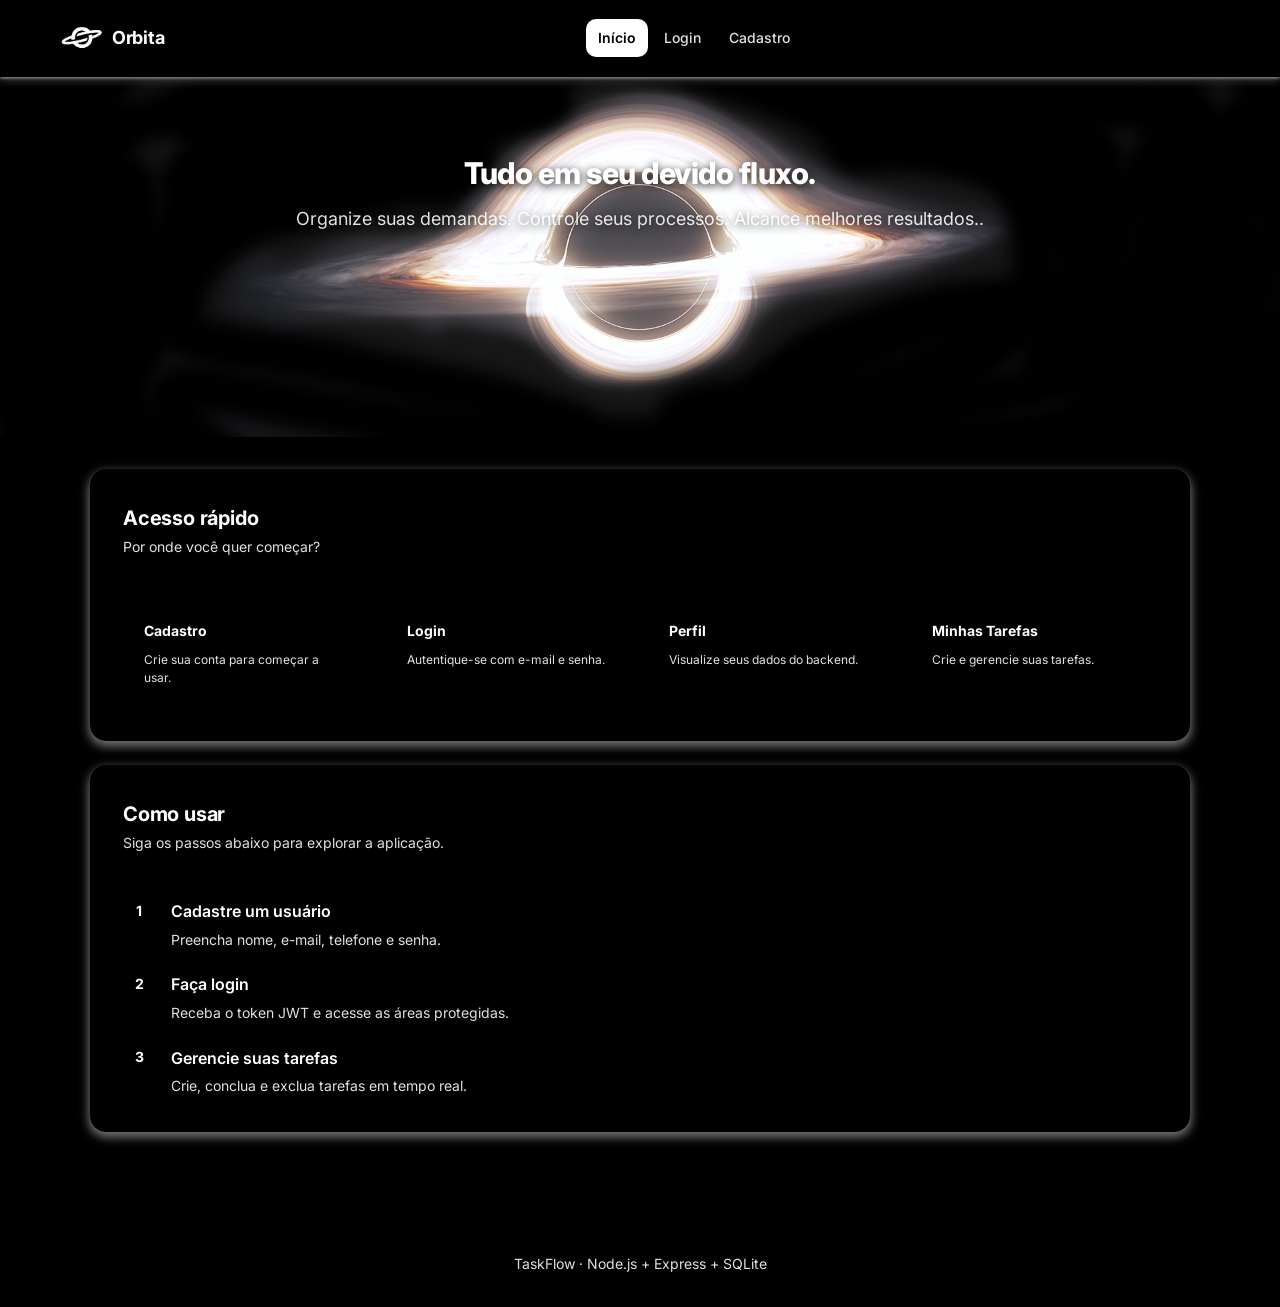
==== index.html @ e1ed0640 "Refactor code structure for improved readability and maintainability" ====
<!DOCTYPE html>
<html lang="pt-br">
<head>
    <meta charset="UTF-8">
    <meta name="viewport" content="width=device-width, initial-scale=1.0">
    <title>TaskFlow</title>

    <!-- ── ESTILOS ── -->
    <link rel="preconnect" href="https://fonts.googleapis.com">
    <link rel="preconnect" href="https://fonts.gstatic.com" crossorigin>
    <link href="https://fonts.googleapis.com/css2?family=Inter:wght@400;500;600;700;800&display=swap" rel="stylesheet">
    <link rel="stylesheet" href="css/index.css">
</head>
<header>
    <!-- ── NAVBAR ── -->
    <nav class="topbar">
        <div class="topbar-inner">
            <div class="topbar-branding">
                <img class="topbar-logo" src="img/logoPNG.png" alt="logo da órbita">
                <a class="topbar-brand" href="index.html">
                    <span class="brand-name">Orbita</span>
                </a>
            </div>
            <div class="topbar-nav">
                <a class="nav-link active" href="index.html">Início</a>
                <a class="nav-link " href="login.html">Login</a>
                <a class="nav-link" href="cadastro.html">Cadastro</a>
            </div>
            <div class="topbar-actions">
                <button id="topbar-logout" class="secondary small is-hidden" type="button">Sair</button>
            </div>
        </div>
    </nav>
</header>

<body>

    <!-- ── HERO ── -->
    <div class="page-hero">
        <h1>Tudo em seu devido fluxo.</h1>
        <p>Organize suas demandas. Controle seus processos. Alcance melhores resultados..</p>
    </div>

    <!-- ── CONTEÚDO ── -->
    <div class="container">

        <section class="card">
            <div class="card-header">
                <div>
                    <h2>Acesso rápido</h2>
                    <p>Por onde você quer começar?</p>
                </div>
            </div>
            <div class="quick-links">
                <a class="quick-link-item" href="cadastro.html">
                    <span class="ql-title">Cadastro</span>
                    <span class="ql-desc">Crie sua conta para começar a usar.</span>
                </a>
                <a class="quick-link-item" href="login.html">
                    <span class="ql-title">Login</span>
                    <span class="ql-desc">Autentique-se com e-mail e senha.</span>
                </a>
                <a class="quick-link-item" href="perfil.html">
                    <span class="ql-title">Perfil</span>
                    <span class="ql-desc">Visualize seus dados do backend.</span>
                </a>
                <a class="quick-link-item" href="tarefas.html">
                    <span class="ql-title">Minhas Tarefas</span>
                    <span class="ql-desc">Crie e gerencie suas tarefas.</span>
                </a>
            </div>
        </section>

        <section class="card">
            <div class="card-header">
                <div>
                    <h2>Como usar</h2>
                    <p>Siga os passos abaixo para explorar a aplicação.</p>
                </div>
            </div>
            <div class="steps">
                <div class="step">
                    <div class="step-number">1</div>
                    <div class="step-content">
                        <strong>Cadastre um usuário</strong>
                        <span>Preencha nome, e-mail, telefone e senha.</span>
                    </div>
                </div>
                <div class="step">
                    <div class="step-number">2</div>
                    <div class="step-content">
                        <strong>Faça login</strong>
                        <span>Receba o token JWT e acesse as áreas protegidas.</span>
                    </div>
                </div>
                <div class="step">
                    <div class="step-number">3</div>
                    <div class="step-content">
                        <strong>Gerencie suas tarefas</strong>
                        <span>Crie, conclua e exclua tarefas em tempo real.</span>
                    </div>
                </div>
            </div>
        </section>

    </div>

    <footer>TaskFlow · Node.js + Express + SQLite</footer>

    <!-- ── SCRIPTS ── -->
    <script src="js/api.js"></script>
</body>
</html>
---- css/index.css ----
/* ============================================================
   VARIÁVEIS DE DESIGN (tokens)
   ============================================================ */
:root {
    /* Cores primárias (cinza, azul, verde) */
    --color-primary:        #000000;
    --color-primary-dark:   #000000;
    --color-primary-light:  #ffffff;

    /* Cores de superfície */
    --color-bg:             #000000;
    --color-surface:        #000000;
    --color-surface-alt:    #000000;
    --color-border:         #000000;

    /* Cores de texto */
    --color-text:           rgb(255, 255, 255);
    --color-text-muted:     #ffffffe1;

    /* Feedback */
    --color-success:        #15803d;
    --color-success-bg:     #dcfce7;
    --color-error:          #dc2626;
    --color-error-bg:       #fee2e2;
    --color-warning:        #d97706;
    --color-warning-bg:     #fef3c7;

    /* Ações destrutivas / neutras */
    --color-danger:         #ef4444;
    --color-danger-dark:    #dc2626;
    --color-neutral:        #94a3b8;
    --color-neutral-dark:   #64748b;

    /* Espaçamento base */
    --space-1: 4px;
    --space-2: 8px;
    --space-3: 12px;
    --space-4: 16px;
    --space-5: 20px;
    --space-6: 24px;
    --space-8: 32px;
    --space-10: 40px;
    --space-12: 48px;

    /* Tipografia */
    --font-sans: 'Inter', system-ui, -apple-system, sans-serif;
    --font-size-xs:   0.75rem;
    --font-size-sm:   0.875rem;
    --font-size-base: 1rem;
    --font-size-lg:   1.125rem;
    --font-size-xl:   1.25rem;
    --font-size-2xl:  1.5rem;
    --font-size-3xl:  1.875rem;

    /* Sombras */
    --shadow-sm:  0 1px 3px rgb(155, 155, 155), 0 4px 8px rgb(50, 50, 50);
    --shadow-md:  0 4px 12px rgb(117, 117, 117), 0 4px 8px rgb(50, 50, 50);
    --shadow-lg:  0 10px 30px rgb(117, 117, 117), 0 4px 8px rgba(50, 50, 50);

    /* Bordas */
    --radius-sm:  6px;
    --radius-md:  10px;
    --radius-lg:  16px;
    --radius-xl:  24px;
    --radius-full: 9999px;

    /* Transições */
    --transition: 0.18s ease;
}

/* ============================================================
   RESET & BASE
   ============================================================ */
*, *::before, *::after {
    box-sizing: border-box;
    margin: 0;
    padding: 0;
}

html { scroll-behavior: smooth; }

body {
    font-family: var(--font-sans);
    font-size: var(--font-size-base);
    background: var(--color-bg);
    color: var(--color-text);
    min-height: 100vh;
    line-height: 1.6;
    -webkit-font-smoothing: antialiased;
}

/* ============================================================
   TOPBAR / NAVBAR
   ============================================================ */
.topbar {
    background: var(--color-surface);
    border-bottom: 1px solid var(--color-border);
    box-shadow: var(--shadow-sm);
    position: sticky;
    top: 0;
    z-index: 100;
}

.topbar-inner {
    width: min(1200px, 96%);
    margin: 0 auto;
    display: flex;
    align-items: center;
    justify-content: space-between;
    padding: var(--space-3) var(--space-4);
    gap: var(--space-2);
}

.topbar-branding {
    display: flex;
    align-items: center;
    gap: var(--space-1);
    flex-shrink: 0;
}

.topbar-brand {
    display: flex;
    align-items: center;
    text-decoration: none;
    color: var(--color-text);
}

.topbar-logo {
    width: 52px;
    height: 52px;
    object-fit: contain;
    flex-shrink: 0;
    display: block;
}

.topbar-brand .brand-icon {
    width: 36px;
    height: 36px;
    background: var(--color-primary);
    border-radius: var(--radius-md);
    display: flex;
    align-items: center;
    justify-content: center;
    color: white;
    font-size: 18px;
    flex-shrink: 0;
}

.topbar-brand .brand-name {
    font-size: var(--font-size-lg);
    font-weight: 700;
    color: var(--color-text);
    letter-spacing: -0.3px;
}

.topbar-brand .brand-name span {
    color: var(--color-primary);
}

.brand-icon img {
    width: 20px;
    height: 20px;
    object-fit: contain;
}

.topbar-nav {
    display: flex;
    align-items: center;
    gap: var(--space-1);
    flex-wrap: wrap;
}

.topbar-actions {
    display: flex;
    align-items: center;
    gap: var(--space-2);
}

.nav-link {
    display: inline-flex;
    align-items: center;
    gap: var(--space-1);
    padding: var(--space-2) var(--space-3);
    border-radius: var(--radius-md);
    text-decoration: none;
    font-size: var(--font-size-sm);
    font-weight: 500;
    color: var(--color-text-muted);
    transition: color var(--transition), background var(--transition);
}

.nav-link:hover {
    color: var(--color-primary);
    background: var(--color-primary-light);
}

.nav-link.active {
    color: var(--color-primary);
    background: var(--color-primary-light);
    font-weight: 600;
}

/* ============================================================
   PAGE HERO (substitui o <header> antigo)
   ============================================================ */
.page-hero {
    background: transparent url("../img/buracoNegroBaner.jpg") center/cover no-repeat;
    color: white;
    min-height: 360px;
    padding: calc(var(--space-12) * 1.5) var(--space-4);
    text-align: center;
}

.page-hero h1 {
    font-size: var(--font-size-3xl);
    font-weight: 800;
    letter-spacing: -0.5px;
    margin-bottom: var(--space-2);
    text-shadow: 0 2px 8px rgba(0, 0, 0, 0.85);
}

.page-hero p {
    font-size: var(--font-size-lg);
    opacity: 0.88;
    text-shadow: 0 2px 8px rgba(0, 0, 0, 0.75);
}

/* ============================================================
   LAYOUT
   ============================================================ */
.container {
    width: min(1100px, 96%);
    margin: 0 auto;
    padding: var(--space-8) 0 var(--space-12);
}

/* página centrada (login / cadastro) */
.container.center {
    max-width: 480px;
}

/* ============================================================
   CARD
   ============================================================ */
.card {
    background: var(--color-surface);
    border: 1px solid var(--color-border);
    border-radius: var(--radius-lg);
    padding: var(--space-8);
    margin-bottom: var(--space-6);
    box-shadow: var(--shadow-md);
}

.card-header {
    display: flex;
    align-items: center;
    gap: var(--space-3);
    margin-bottom: var(--space-6);
    padding-bottom: var(--space-4);
    border-bottom: 1px solid var(--color-border);
}

.card-header .card-icon {
    width: 40px;
    height: 40px;
    background: var(--color-primary-light);
    border-radius: var(--radius-md);
    display: flex;
    align-items: center;
    justify-content: center;
    font-size: 20px;
    flex-shrink: 0;
}

.card-icon img {
    width: 20px;
    height: 20px;
    object-fit: contain;
}

.card-header h2 {
    font-size: var(--font-size-xl);
    font-weight: 700;
    color: var(--color-text);
    letter-spacing: -0.2px;
}

.card-header p {
    font-size: var(--font-size-sm);
    color: var(--color-text-muted);
    margin-top: 2px;
}

/* card de instrução sutil */
.card.info-card {
    background: var(--color-primary-light);
    border-color: #c7d2fe;
    box-shadow: none;
    padding: var(--space-5) var(--space-6);
}

.card.info-card p {
    color: #3730a3;
    font-size: var(--font-size-sm);
    line-height: 1.6;
}

/* ============================================================
   FORMULÁRIOS
   ============================================================ */
.form-field {
    margin-bottom: var(--space-5);
}

.form-field label {
    display: block;
    margin-bottom: var(--space-2);
    font-size: var(--font-size-sm);
    font-weight: 600;
    color: var(--color-text);
}

.form-field input {
    width: 100%;
    padding: 10px var(--space-4);
    border: 1.5px solid var(--color-border);
    border-radius: var(--radius-md);
    background: var(--color-surface-alt);
    font-size: var(--font-size-base);
    color: var(--color-text);
    transition: border-color var(--transition), box-shadow var(--transition);
    outline: none;
}

.form-field input:focus {
    border-color: var(--color-primary);
    box-shadow: 0 0 0 3px rgba(99, 102, 241, 0.15);
    background: white;
}

.form-field input::placeholder {
    color: var(--color-neutral);
}

/* ============================================================
   CLASSES SIMPLES DE APOIO (LEGIBILIDADE)
   ============================================================ */
.app-page {
    padding-top: var(--space-8);
    padding-bottom: var(--space-12);
}

.app-card {
    margin-bottom: var(--space-6);
    box-shadow: var(--shadow-md);
}

.app-profile-head {
    display: flex;
    flex-direction: column;
    align-items: center;
    gap: var(--space-6);
}

.app-overline {
    text-transform: uppercase;
    color: var(--color-primary);
    font-size: var(--font-size-xs);
    font-weight: 700;
    margin-bottom: var(--space-2);
}

.app-title {
    font-size: var(--font-size-2xl);
    margin-bottom: var(--space-2);
}

.app-subtitle {
    font-size: var(--font-size-xl);
    margin-bottom: 2px;
}

.app-muted {
    color: var(--color-text-muted);
    margin-bottom: 0;
}

.app-actions {
    display: flex;
    flex-wrap: wrap;
    gap: var(--space-2);
    margin-top: var(--space-4);
}

.app-header {
    padding-bottom: var(--space-3);
    margin-bottom: var(--space-2);
}

/* ============================================================
   BOTÕES
   ============================================================ */
button,
button[type="submit"],
a.button {
    display: inline-flex;
    align-items: center;
    justify-content: center;
    gap: var(--space-2);
    padding: 10px var(--space-5);
    border: none;
    border-radius: var(--radius-md);
    font-family: var(--font-sans);
    font-size: var(--font-size-sm);
    font-weight: 600;
    cursor: pointer;
    text-decoration: none;
    transition: background var(--transition), transform var(--transition), box-shadow var(--transition);
    line-height: 1;
    white-space: nowrap;

    /* padrão: primário */
    background: var(--color-primary);
    color: white;
}

button:hover,
button[type="submit"]:hover,
a.button:hover {
    background: var(--color-primary-dark);
    box-shadow: 0 4px 12px rgba(99,102,241,0.3);
    transform: translateY(-1px);
}

button:active,
button[type="submit"]:active,
a.button:active {
    transform: translateY(0);
}

button.full-width {
    width: 100%;
    padding: 12px var(--space-5);
    font-size: var(--font-size-base);
}

button.secondary,
a.button.secondary {
    background: transparent;
    color: var(--color-text-muted);
    border: 1.5px solid var(--color-border);
    box-shadow: none;
}

button.secondary:hover,
a.button.secondary:hover {
    background: var(--color-surface-alt);
    color: var(--color-text);
    border-color: var(--color-neutral);
    box-shadow: none;
}

button.danger {
    background: var(--color-danger);
    color: white;
}

button.danger:hover {
    background: var(--color-danger-dark);
    box-shadow: 0 4px 12px rgba(239,68,68,0.3);
}

button.small {
    padding: 6px 10px;
    font-size: var(--font-size-xs);
    border-radius: var(--radius-sm);
}

/* ============================================================
   HERO DA PÁGINA INICIAL — grid de acesso rápido
   ============================================================ */
.quick-links {
    display: grid;
    grid-template-columns: repeat(auto-fit, minmax(200px, 1fr));
    gap: var(--space-4);
    margin-top: var(--space-2);
}

.quick-link-item {
    display: flex;
    flex-direction: column;
    align-items: flex-start;
    gap: var(--space-2);
    padding: var(--space-5);
    border-radius: var(--radius-lg);
    background: var(--color-surface-alt);
    border: 1.5px solid var(--color-border);
    text-decoration: none;
    color: var(--color-text);
    transition: border-color var(--transition), box-shadow var(--transition), transform var(--transition);
}

.quick-link-item:hover {
    border-color: var(--color-primary);
    box-shadow: var(--shadow-md);
    transform: translateY(-2px);
}

.quick-link-item .ql-icon {
    display: inline-flex;
    align-items: center;
    justify-content: center;
}

.quick-link-item .ql-icon img {
    width: 24px;
    height: 24px;
    object-fit: contain;
}

.quick-link-item .ql-title {
    font-size: var(--font-size-sm);
    font-weight: 700;
}

.quick-link-item .ql-desc {
    font-size: var(--font-size-xs);
    color: var(--color-text-muted);
    line-height: 1.5;
}

/* passos de uso */
.steps {
    display: flex;
    flex-direction: column;
    gap: var(--space-4);
}

.step {
    display: flex;
    align-items: flex-start;
    gap: var(--space-4);
}

.step-number {
    width: 32px;
    height: 32px;
    background: var(--color-primary);
    color: white;
    border-radius: var(--radius-full);
    display: flex;
    align-items: center;
    justify-content: center;
    font-weight: 700;
    font-size: var(--font-size-sm);
    flex-shrink: 0;
}

.step-content {
    padding-top: 4px;
}

.step-content strong {
    display: block;
    font-weight: 600;
    margin-bottom: 2px;
}

.step-content span {
    font-size: var(--font-size-sm);
    color: var(--color-text-muted);
}

/* ============================================================
   PERFIL — info
   ============================================================ */
.perfil-grid {
    display: grid;
    grid-template-columns: repeat(auto-fit, minmax(200px, 1fr));
    gap: var(--space-4);
    margin-bottom: var(--space-5);
}

.perfil-item {
    background: var(--color-surface-alt);
    border: 1px solid var(--color-border);
    border-radius: var(--radius-md);
    padding: var(--space-4);
}

.perfil-item .pi-label {
    font-size: var(--font-size-xs);
    font-weight: 600;
    color: var(--color-text-muted);
    text-transform: uppercase;
    letter-spacing: 0.5px;
    margin-bottom: 4px;
}

.perfil-item .pi-value {
    font-size: var(--font-size-base);
    font-weight: 600;
    color: var(--color-text);
}

/* ============================================================
   TAREFAS — cards em grid
   ============================================================ */
.tarefas-grid {
    display: grid;
    grid-template-columns: repeat(auto-fill, minmax(280px, 1fr));
    gap: var(--space-4);
    margin-top: var(--space-4);
}

.tarefa-card {
    background: var(--color-surface);
    border: 1.5px solid var(--color-border);
    border-radius: var(--radius-lg);
    padding: var(--space-5);
    display: flex;
    flex-direction: column;
    gap: var(--space-3);
    transition: border-color var(--transition), box-shadow var(--transition);
}

.tarefa-card:hover {
    border-color: var(--color-primary);
    box-shadow: var(--shadow-md);
}

.tarefa-card.done {
    background: #f0fdf4;
    border-color: #bbf7d0;
}

.tarefa-card-title {
    font-size: var(--font-size-base);
    font-weight: 600;
    color: var(--color-text);
    word-break: break-word;
}

.tarefa-card-desc {
    font-size: var(--font-size-sm);
    color: var(--color-text-muted);
    margin-top: 2px;
    word-break: break-word;
}

.tarefa-card.done .tarefa-card-title {
    text-decoration: line-through;
    color: var(--color-text-muted);
}

.tarefa-card-actions {
    display: flex;
    gap: var(--space-2);
    margin-top: auto;
    flex-wrap: wrap;
}

/* Badge de status nos cards */
.badge {
    display: inline-flex;
    align-items: center;
    gap: 5px;
    padding: 3px 10px;
    border-radius: var(--radius-full);
    font-size: var(--font-size-xs);
    font-weight: 700;
}

.badge.done {
    background: #dcfce7;
    color: #166534;
}

.badge.pending {
    background: #fef3c7;
    color: #92400e;
}

/* ============================================================
   TABELA (alternativa) — mantida para compatibilidade
   ============================================================ */
.table-wrapper {
    overflow-x: auto;
    border-radius: var(--radius-md);
    border: 1px solid var(--color-border);
    margin-top: var(--space-4);
}

.table-actions {
    display: flex;
    gap: var(--space-2);
    flex-wrap: wrap;
}

table {
    width: 100%;
    border-collapse: collapse;
}

table th,
table td {
    padding: 12px var(--space-4);
    text-align: left;
    font-size: var(--font-size-sm);
    border-bottom: 1px solid var(--color-border);
}

table th {
    background: var(--color-surface-alt);
    font-weight: 600;
    color: var(--color-text-muted);
    text-transform: uppercase;
    font-size: var(--font-size-xs);
    letter-spacing: 0.5px;
}

table tbody tr:last-child td { border-bottom: none; }
table tbody tr:hover { background: #fafafa; }

/* Status na tabela (compatibilidade com js existente) */
.status {
    display: inline-flex;
    align-items: center;
}

.status.done  { color: var(--color-success); font-weight: 600; }
.status.pending { color: var(--color-warning); font-weight: 600; }

/* ============================================================
   ALERTAS
   ============================================================ */
.alert {
    display: flex;
    align-items: flex-start;
    gap: var(--space-3);
    padding: var(--space-4) var(--space-5);
    border-radius: var(--radius-md);
    margin: var(--space-4) 0;
    font-size: var(--font-size-sm);
    font-weight: 500;
    line-height: 1.5;
}

.alert.success {
    background: var(--color-success-bg);
    color: var(--color-success);
    border-left: 4px solid var(--color-success);
}

.alert.error {
    background: var(--color-error-bg);
    color: var(--color-error);
    border-left: 4px solid var(--color-error);
}

/* ============================================================
   LINKS AUXILIARES
   ============================================================ */
.links {
    display: flex;
    gap: var(--space-3);
    flex-wrap: wrap;
    margin-top: var(--space-5);
    align-items: center;
}

.links a {
    font-size: var(--font-size-sm);
    font-weight: 500;
    color: var(--color-primary);
    text-decoration: none;
    padding: 2px 0;
    border-bottom: 1.5px solid transparent;
    transition: border-color var(--transition);
}

.links a:hover {
    border-color: var(--color-primary);
}

/* separador nos links */
.links .sep {
    color: var(--color-neutral);
    user-select: none;
}

/* ============================================================
   FORMULÁRIO EM LINHA (adicionar tarefa)
   ============================================================ */
.form-inline {
    display: flex;
    gap: var(--space-3);
    align-items: flex-end;
}

.form-inline .form-field {
    flex: 1;
    margin-bottom: 0;
}

/* ============================================================
   VAZIO (quando não há tarefas)
   ============================================================ */
.empty-state {
    text-align: center;
    padding: var(--space-12) var(--space-4);
    color: var(--color-text-muted);
}

.empty-state .es-icon {
    display: inline-flex;
    align-items: center;
    justify-content: center;
    margin-bottom: var(--space-4);
    opacity: 0.5;
}

.empty-state .es-icon img {
    width: 48px;
    height: 48px;
    object-fit: contain;
}

.empty-state p {
    font-size: var(--font-size-base);
    font-weight: 500;
}

.view-switch {
    display: inline-flex;
    gap: var(--space-2);
    margin: var(--space-2) 0 var(--space-5);
}

.view-switch-simple {
    display: flex;
    gap: var(--space-2);
    margin-bottom: var(--space-4);
    flex-wrap: wrap;
}

.view-switch-simple button {
    border: 1px solid var(--color-border);
    background: #fff;
    color: var(--color-text);
}

.view-switch-simple button.active {
    background: var(--color-primary);
    color: #fff;
    border-color: var(--color-primary);
}

.task-form-simple {
    display: grid;
    grid-template-columns: 1fr 220px auto;
    gap: var(--space-3);
    align-items: end;
    margin-bottom: var(--space-4);
}

.task-form-simple select {
    width: 100%;
    padding: 10px var(--space-3);
    border: 1px solid var(--color-border);
    border-radius: var(--radius-md);
    font-size: var(--font-size-base);
    background: #fff;
}

.task-form-modal textarea,
.task-form-modal select,
.task-form-modal input {
    width: 100%;
    padding: 10px var(--space-3);
    border: 1px solid var(--color-border);
    border-radius: var(--radius-md);
    font-family: var(--font-sans);
    font-size: var(--font-size-base);
}

.status-pill {
    display: inline-flex;
    align-items: center;
    padding: 4px 10px;
    border-radius: 999px;
    font-size: var(--font-size-xs);
    font-weight: 700;
}

.status-pill.novo {
    background: #e5e7eb;
    color: #374151;
}

.status-pill.andamento {
    background: #dbeafe;
    color: #1d4ed8;
}

.status-pill.concluida {
    background: #dcfce7;
    color: #166534;
}

.kanban-board {
    display: grid;
    grid-template-columns: repeat(3, minmax(0, 1fr));
    gap: var(--space-4);
}

.kanban-column h3 {
    font-size: var(--font-size-base);
    margin-bottom: var(--space-3);
}

.kanban-list {
    min-height: 260px;
    display: flex;
    flex-direction: column;
    gap: var(--space-3);
}

.kanban-card,
.tarefa-card {
    cursor: grab;
}

.kanban-card:active,
.tarefa-card:active {
    cursor: grabbing;
}

.view-switch button.active {
    background: var(--color-primary);
    color: white;
    border-color: var(--color-primary);
}

.token-box {
    margin-top: var(--space-2);
    white-space: pre-wrap;
    word-break: break-word;
}

.is-hidden {
    display: none !important;
}

/* ============================================================
   BOOTSTRAP OVERRIDES E NOVOS COMPONENTES
   ============================================================ */
.page-hero {
    background: transparent url("../img/buracoNegroBaner.jpg") center/cover no-repeat;
    min-height: 360px;
    padding: calc(var(--space-12) * 1.5) var(--space-4);
    position: relative;
    overflow: hidden;
}

.page-hero .container {
    position: relative;
    z-index: 1;
}

.profile-avatar,
.profile-avatar-lg {
    width: 112px;
    height: 112px;
    border-radius: 50%;
    object-fit: cover;
    border: 4px solid rgba(255, 255, 255, 0.85);
    box-shadow: var(--shadow-md);
    background: var(--color-surface);
}

.profile-avatar-lg {
    width: 144px;
    height: 144px;
}

.profile-avatar-wrap {
    flex: 0 0 auto;
}

.task-card {
    border: 1px solid rgba(15, 23, 42, 0.08);
    border-radius: var(--radius-lg);
}

.task-card.done {
    border-color: rgba(34, 197, 94, 0.35);
    background: linear-gradient(180deg, rgba(34, 197, 94, 0.08), rgba(255, 255, 255, 1));
}

.task-title.done {
    text-decoration: line-through;
    color: var(--color-text-muted);
}

.kanban-column {
    background: var(--color-surface);
    border: 1px solid var(--color-border);
    border-radius: var(--radius-lg);
    padding: var(--space-4);
    box-shadow: var(--shadow-sm);
}

.kanban-list {
    min-height: 240px;
}

.kanban-card {
    background: var(--color-surface-alt);
    border: 1px solid var(--color-border);
    border-left: 4px solid var(--color-primary);
    border-radius: var(--radius-md);
    padding: var(--space-4);
    box-shadow: var(--shadow-sm);
}

.kanban-card.done {
    border-left-color: var(--color-success);
}

.kanban-card .task-title {
    color: var(--color-text);
}

.btn-group.view-switch .btn {
    min-width: 120px;
}

.btn-group.view-switch .btn.active {
    box-shadow: var(--shadow-sm);
}

.table-responsive {
    border: 1px solid var(--color-border);
    border-radius: var(--radius-lg);
    overflow: hidden;
}

.token-box {
    background: #0f172a;
    color: #e2e8f0;
    border-radius: var(--radius-md);
    padding: var(--space-4);
    min-height: 72px;
    margin: 0;
}

.modal-content {
    border-radius: var(--radius-lg);
}

.modal-header,
.modal-footer {
    border-color: var(--color-border);
}

.form-label {
    font-weight: 600;
}

.form-control,
.form-select {
    border-radius: var(--radius-md);
    border-color: var(--color-border);
}

.form-control:focus,
.form-select:focus {
    border-color: var(--color-primary);
    box-shadow: 0 0 0 0.25rem rgba(99, 102, 241, 0.15);
}

/* ============================================================
   FOOTER
   ============================================================ */
footer {
    text-align: center;
    color: var(--color-text-muted);
    font-size: var(--font-size-sm);
    padding: var(--space-8) var(--space-4);
    border-top: 1px solid var(--color-border);
    margin-top: var(--space-4);
}

/* ============================================================
   RESPONSIVIDADE
   ============================================================ */
@media (max-width: 600px) {
    .topbar-nav {
        gap: 0;
    }
    .page-hero h1 { font-size: var(--font-size-2xl); }
    .card { padding: var(--space-5); }
    .form-inline { flex-direction: column; align-items: stretch; }
    .tarefas-grid { grid-template-columns: 1fr; }
    .task-form-simple { grid-template-columns: 1fr; }
    .kanban-board { grid-template-columns: 1fr; }
}

@media (min-width: 992px) {
    .app-profile-head {
        flex-direction: row;
        align-items: center;
    }
}
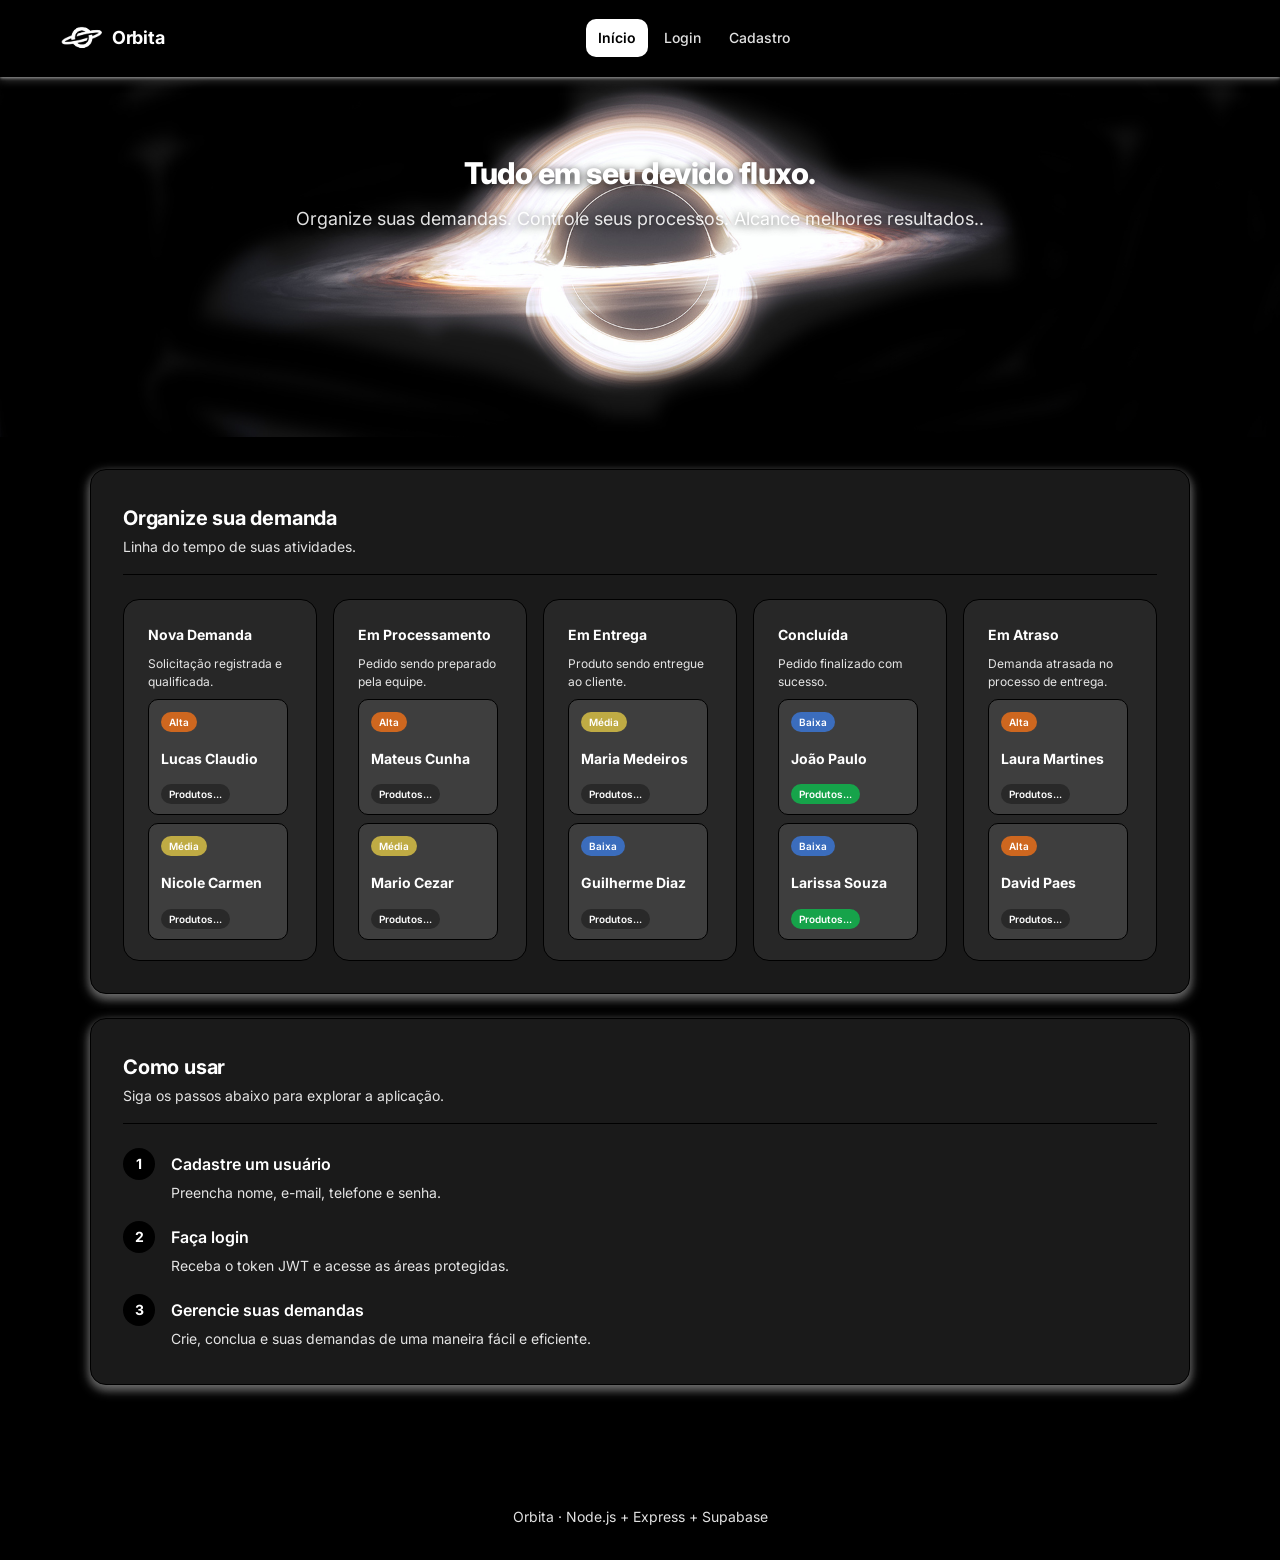
==== commit 84d909d5: "Add files via upload" ====
--- a/index.html
+++ b/index.html
@@ -1,5 +1,6 @@
 <!DOCTYPE html>
 <html lang="pt-br">
+
 <head>
     <meta charset="UTF-8">
     <meta name="viewport" content="width=device-width, initial-scale=1.0">
@@ -47,26 +48,100 @@
         <section class="card">
             <div class="card-header">
                 <div>
-                    <h2>Acesso rápido</h2>
-                    <p>Por onde você quer começar?</p>
+                    <h2>Organize sua demanda</h2>
+                    <p>Linha do tempo de suas atividades.</p>
                 </div>
             </div>
             <div class="quick-links">
-                <a class="quick-link-item" href="cadastro.html">
-                    <span class="ql-title">Cadastro</span>
-                    <span class="ql-desc">Crie sua conta para começar a usar.</span>
-                </a>
-                <a class="quick-link-item" href="login.html">
-                    <span class="ql-title">Login</span>
-                    <span class="ql-desc">Autentique-se com e-mail e senha.</span>
-                </a>
-                <a class="quick-link-item" href="perfil.html">
-                    <span class="ql-title">Perfil</span>
-                    <span class="ql-desc">Visualize seus dados do backend.</span>
-                </a>
-                <a class="quick-link-item" href="tarefas.html">
-                    <span class="ql-title">Minhas Tarefas</span>
-                    <span class="ql-desc">Crie e gerencie suas tarefas.</span>
+                <div class="quick-link-item">
+                    <span class="ql-title">Nova Demanda</span>
+                    <span class="ql-desc">Solicitação registrada e qualificada.</span>
+                    <div class="kambam" data-kambam-id="kambam-1">
+                        <div class="kambam-header">
+                            <span class="prioridade alta">Alta</span>
+                        </div>
+                        <h3>Lucas Claudio</h3>
+                        <span class="produtos">Produtos...</span>
+                    </div>
+                    <div class="kambam" data-kambam-id="kambam-2">
+                        <div class="kambam-header">
+                            <span class="prioridade media">Média</span>
+                        </div>
+                        <h3>Nicole Carmen</h3>
+                        <span class="produtos">Produtos...</span>
+                    </div>
+                </div>
+                <a class="quick-link-item">
+                    <span class="ql-title">Em Processamento</span>
+                    <span class="ql-desc">Pedido sendo preparado pela equipe.</span>
+                    <div class="kambam" data-kambam-id="kambam-3">
+                        <div class="kambam-header">
+                            <span class="prioridade alta">Alta</span>
+                        </div>
+                        <h3>Mateus Cunha</h3>
+                        <span class="produtos">Produtos...</span>
+                    </div>
+                    <div class="kambam" data-kambam-id="kambam-4">
+                        <div class="kambam-header">
+                            <span class="prioridade media">Média</span>
+                        </div>
+                        <h3>Mario Cezar</h3>
+                        <span class="produtos">Produtos...</span>
+                    </div>
+                </a>
+                <a class="quick-link-item">
+                    <span class="ql-title">Em Entrega</span>
+                    <span class="ql-desc">Produto sendo entregue ao cliente.</span>
+                    <div class="kambam" data-kambam-id="kambam-5">
+                        <div class="kambam-header">
+                            <span class="prioridade media">Média</span>
+                        </div>
+                        <h3>Maria Medeiros</h3>
+                        <span class="produtos">Produtos...</span>
+                    </div>
+                    <div class="kambam" data-kambam-id="kambam-6">
+                        <div class="kambam-header">
+                            <span class="prioridade baixa">Baixa</span>
+                        </div>
+                        <h3>Guilherme Diaz</h3>
+                        <span class="produtos">Produtos...</span>
+                    </div>
+                </a>
+                <a class="quick-link-item concluida">
+                    <span class="ql-title concluida">Concluída</span>
+                    <span class="ql-desc">Pedido finalizado com sucesso.</span>
+                    <div class="kambam" data-kambam-id="kambam-7">
+                        <div class="kambam-header">
+                            <span class="prioridade baixa">Baixa</span>
+                        </div>
+                        <h3>João Paulo</h3>
+                        <span class="produtos concluido">Produtos...</span>
+                    </div>
+                    <div class="kambam" data-kambam-id="kambam-8">
+                        <div class="kambam-header">
+                            <span class="prioridade baixa">Baixa</span>
+                        </div>
+                        <h3>Larissa Souza</h3>
+                        <span class="produtos concluido">Produtos...</span>
+                    </div>
+                </a>
+                <a class="quick-link-item">
+                    <span class="ql-title">Em Atraso</span>
+                    <span class="ql-desc">Demanda atrasada no processo de entrega.</span>
+                    <div class="kambam" data-kambam-id="kambam-9">
+                        <div class="kambam-header">
+                            <span class="prioridade alta">Alta</span>
+                        </div>
+                        <h3>Laura Martines</h3>
+                        <span class="produtos">Produtos...</span>
+                    </div>
+                    <div class="kambam" data-kambam-id="kambam-10">
+                        <div class="kambam-header">
+                            <span class="prioridade alta">Alta</span>
+                        </div>
+                        <h3>David Paes</h3>
+                        <span class="produtos">Produtos...</span>
+                    </div>
                 </a>
             </div>
         </section>
@@ -96,8 +171,8 @@
                 <div class="step">
                     <div class="step-number">3</div>
                     <div class="step-content">
-                        <strong>Gerencie suas tarefas</strong>
-                        <span>Crie, conclua e exclua tarefas em tempo real.</span>
+                        <strong>Gerencie suas demandas</strong>
+                        <span>Crie, conclua e suas demandas de uma maneira fácil e eficiente.</span>
                     </div>
                 </div>
             </div>
@@ -105,9 +180,50 @@
 
     </div>
 
-    <footer>TaskFlow · Node.js + Express + SQLite</footer>
+    <footer>Orbita · Node.js + Express + Supabase</footer>
 
     <!-- ── SCRIPTS ── -->
     <script src="js/api.js"></script>
+    <script>
+        document.addEventListener('DOMContentLoaded', () => {
+            const kambamCards = document.querySelectorAll('.kambam');
+            const columns = document.querySelectorAll('.quick-link-item');
+
+            kambamCards.forEach((card) => {
+                card.setAttribute('draggable', 'true');
+                card.addEventListener('dragstart', (event) => {
+                    event.dataTransfer.setData('text/plain', card.dataset.kambamId || '');
+                    card.classList.add('dragging');
+                });
+
+                card.addEventListener('dragend', () => {
+                    card.classList.remove('dragging');
+                });
+            });
+
+            columns.forEach((column) => {
+                column.addEventListener('dragover', (event) => {
+                    event.preventDefault();
+                    column.classList.add('drag-over');
+                });
+
+                column.addEventListener('dragleave', () => {
+                    column.classList.remove('drag-over');
+                });
+
+                column.addEventListener('drop', (event) => {
+                    event.preventDefault();
+                    column.classList.remove('drag-over');
+
+                    const id = event.dataTransfer.getData('text/plain');
+                    const draggedCard = document.querySelector(`[data-kambam-id="${id}"]`);
+                    if (draggedCard) {
+                        column.appendChild(draggedCard);
+                    }
+                });
+            });
+        });
+    </script>
 </body>
-</html>
+
+</html>
--- a/css/index.css
+++ b/css/index.css
@@ -243,7 +243,7 @@
    CARD
    ============================================================ */
 .card {
-    background: var(--color-surface);
+    background: rgb(26, 26, 26);
     border: 1px solid var(--color-border);
     border-radius: var(--radius-lg);
     padding: var(--space-8);
@@ -303,6 +303,111 @@
     color: #3730a3;
     font-size: var(--font-size-sm);
     line-height: 1.6;
+}
+
+.kambam {
+    display: flex;
+    flex-direction: column;
+    align-items: flex-start;
+    gap: var(--space-2);
+    width: 140px;
+    background: rgb(62, 62, 62);
+    border: 1px solid #000;
+    border-radius: 10px;
+    padding: 12px 12px 10px;
+    font-family: var(--font-sans), system-ui, -apple-system, sans-serif;
+    transition: .3s;
+}
+
+.kambam:hover {
+    transform: translateY(-3px);
+}
+
+.kambam {
+    cursor: grab;
+}
+
+.kambam:active {
+    cursor: grabbing;
+}
+
+.kambam-header {
+    display: flex;
+    justify-content: flex-end;
+    margin-bottom: 8px;
+}
+
+.quick-link-item.drag-over {
+    outline: 2px dashed rgba(59, 130, 246, 0.85);
+}
+
+.prioridade {
+    font-size: 10px;
+    font-weight: 600;
+    color: #ffffff;
+    padding: 2px 8px;
+    border-radius: 20px;
+}
+
+.prioridade.alta {
+    background: #f97416c5; /* Laranja */
+}
+
+.prioridade.media {
+    background: #fddf47ad; /* Amarelo */
+    color: #ffffff;
+}
+
+.prioridade.baixa {
+    background: #3b83f6b0; /* Azul */
+}
+
+.produtos {
+    font-size: 10px;
+    font-weight: 600;
+    color: #ffffff;
+    background: #292929;
+    padding: 2px 8px;
+    border-radius: 20px;
+}
+
+.quick-link-item.concluida .produtos {
+    background: #16a34a;
+    color: #ffffff;
+}
+
+.quick-link-item.concluida .produtos.concluido {
+    background: #16a34a;
+}
+
+.kanban-column[data-status="concluida"] .produtos {
+    background: #16a34a;
+    color: #ffffff;
+}
+
+.kanban-column[data-status="concluida"] .produtos.concluido {
+    background: #16a34a;
+}
+
+.kambam h3 {
+    margin: 0 0 6px;
+    font-size: 14px;
+    color: #ffffff;
+}
+
+.kambam p {
+    margin: 0;
+    font-size: 11px;
+    color: #ffffff;
+    line-height: 1.4;
+}
+
+.kambam-footer {
+    margin-top: 8px;
+    padding-top: 8px;
+    border-top: 1px solid #ddd;
+    font-size: 10px;
+    color: #666;
 }
 
 /* ============================================================
@@ -481,7 +586,7 @@
    ============================================================ */
 .quick-links {
     display: grid;
-    grid-template-columns: repeat(auto-fit, minmax(200px, 1fr));
+    grid-template-columns: repeat(auto-fit, minmax(160px, 1fr));
     gap: var(--space-4);
     margin-top: var(--space-2);
 }
@@ -491,9 +596,10 @@
     flex-direction: column;
     align-items: flex-start;
     gap: var(--space-2);
-    padding: var(--space-5);
+    padding: var(--space-6);
+    padding-bottom: 20px;
     border-radius: var(--radius-lg);
-    background: var(--color-surface-alt);
+    background-color: #272727;
     border: 1.5px solid var(--color-border);
     text-decoration: none;
     color: var(--color-text);
